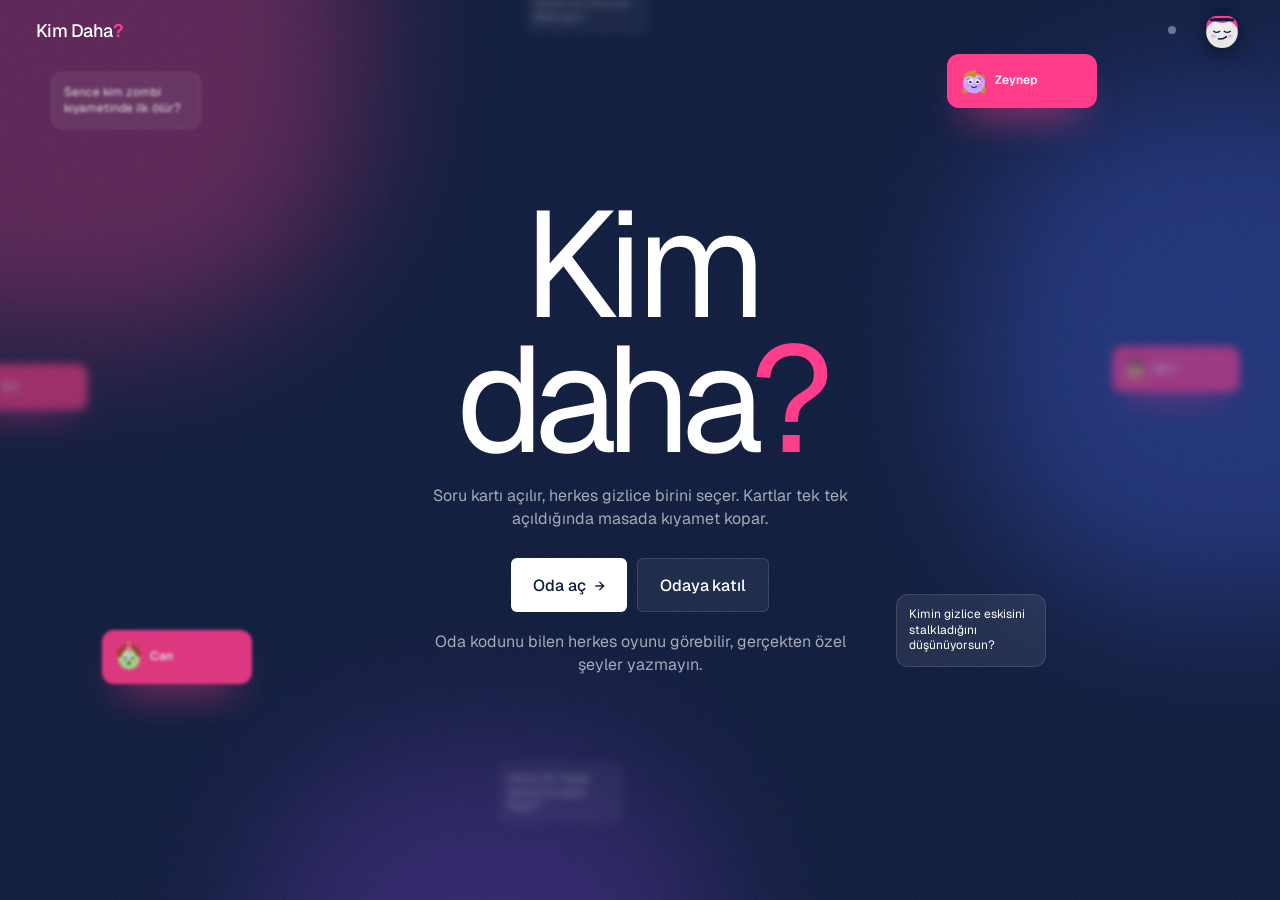
==== index.html @ 445b53f6 "Kim Daha? çok oyunculu parti oyunu - Lobi: karakter seçimi (renk, saç, aksesuar, göz, ağız), aksesua" ====
<!doctype html>
<html lang="tr">
<head>
<meta charset="utf-8">
<meta name="viewport" content="width=device-width,initial-scale=1,viewport-fit=cover">
<title>Kim Daha?</title>
<meta name="description" content="Arkadaşlarınla gizli oylama parti oyunu. Soru kartı açılır, herkes gizlice birini seçer.">
<meta name="theme-color" content="#0F1B3D">
<meta property="og:title" content="Kim Daha?">
<meta property="og:description" content="Soru kartı açılır, herkes gizlice birini seçer. Kartlar açılınca masada kıyamet kopar.">
<link rel="icon" href="data:image/svg+xml,<svg xmlns='http://www.w3.org/2000/svg' viewBox='0 0 100 100'><rect width='100' height='100' rx='22' fill='%230F1B3D'/><text x='50' y='72' font-size='64' text-anchor='middle' fill='%23FF3D8B' font-family='Arial'>?</text></svg>">
<link rel="preconnect" href="https://fonts.googleapis.com">
<link rel="preconnect" href="https://fonts.gstatic.com" crossorigin>
<link href="https://fonts.googleapis.com/css2?family=Geist:wght@300;400;500;600&family=Geist+Mono:wght@400;500&display=swap" rel="stylesheet">
<link rel="stylesheet" href="css/oyun.css">
</head>
<body>
<div class="bg"><i class="b1"></i><i class="b2"></i><i class="b3"></i></div>
<div class="grain"></div>
<div class="floaters" id="floaters"></div>
<div class="wrap">
  <header>
    <div class="logo" id="logo">Kim Daha<b>?</b></div>
    <div class="meta"><span class="netdot" id="net" title="Bağlantı"></span><span class="pill hidden" id="roomPill"></span><span id="anonPill"></span><div id="meMenu"></div></div>
  </header>
  <main id="app"></main>
</div>
<div class="toast" id="toast"></div>
<script>window.SES_YOLU = 'ses/';</script>
<script src="vendor/mqtt.min.js"></script>
<script src="vendor/qrcode.min.js"></script>
<script src="js/ortak.js"></script>
<script src="js/sorular.js"></script>
<script src="js/oyun.js"></script>
</body>
</html>
---- css/oyun.css ----
/* Kim Daha? — oyun stili (navy #0F1B3D · beyaz · hot pink #FF3D8B) */
:root{
  --navy:#0F1B3D; --navy2:#16244d; --white:#FFFFFF; --pink:#FF3D8B; --pink-d:#d92a72;
  --ink-2:rgba(255,255,255,.62); --ink-3:rgba(255,255,255,.38);
  --glass:rgba(255,255,255,.06); --glass-b:rgba(255,255,255,.12);
  --mono:'Geist Mono',ui-monospace,monospace;
}
*{box-sizing:border-box;-webkit-tap-highlight-color:transparent}
html,body{margin:0;min-height:100%}
body{background:var(--navy);color:var(--white);font-family:'Geist',system-ui,-apple-system,sans-serif;overflow-x:hidden;
  padding:env(safe-area-inset-top) 0 env(safe-area-inset-bottom)}
button,input,textarea,select{font:inherit;color:inherit}
button{border:0;background:none;cursor:pointer}
.hidden{display:none!important}

/* arka plan */
.bg{position:fixed;inset:0;overflow:hidden;z-index:0;pointer-events:none}
.bg i{position:absolute;border-radius:40%;filter:blur(70px);animation:drift 18s ease-in-out infinite alternate}
.bg .b1{width:46vmax;height:46vmax;background:#FF3D8B;left:-18vmax;top:-20vmax;opacity:.32}
.bg .b2{width:40vmax;height:40vmax;background:#3a5bd9;right:-16vmax;top:10vh;opacity:.38;animation-duration:22s}
.bg .b3{width:36vmax;height:36vmax;background:#7b3fd1;left:20vw;bottom:-24vmax;opacity:.3;animation-duration:26s}
@keyframes drift{to{transform:translate(6vmax,4vmax) rotate(25deg)}}
.grain{position:fixed;inset:0;z-index:0;pointer-events:none;opacity:.07;background-image:url("data:image/svg+xml,%3Csvg xmlns='http://www.w3.org/2000/svg' width='160' height='160'%3E%3Cfilter id='n'%3E%3CfeTurbulence type='fractalNoise' baseFrequency='.9' numOctaves='3'/%3E%3C/filter%3E%3Crect width='100%25' height='100%25' filter='url(%23n)'/%3E%3C/svg%3E")}
.floaters{position:fixed;inset:0;overflow:hidden;pointer-events:none;z-index:0;transition:opacity .4s}
.floaters.off{opacity:0;visibility:hidden}

.wrap{position:relative;z-index:1;max-width:1240px;margin:0 auto;padding:0 16px 40px}
header{display:flex;align-items:center;justify-content:space-between;height:60px;gap:10px}
.logo{font-weight:500;font-size:18px;letter-spacing:-.03em;white-space:nowrap;cursor:pointer}
.logo b{color:var(--pink);font-weight:600}
.meta{font-family:var(--mono);font-size:12px;color:var(--ink-2);display:flex;gap:12px;align-items:center}
.meta .pill{border:1px solid var(--glass-b);border-radius:4px;padding:4px 8px;white-space:nowrap}
.pill-lock{color:var(--pink)}
.netdot{width:8px;height:8px;border-radius:50%;background:var(--ink-3)}
.netdot.ok{background:#3df0b0;box-shadow:0 0 8px #3df0b0}.netdot.bad{background:var(--pink);box-shadow:0 0 8px var(--pink)}
@media (max-width:480px){.meta .pill{display:none}.meta{gap:8px;font-size:11px}}

.rule{display:flex;align-items:center;gap:10px;font-family:var(--mono);font-size:11px;color:var(--ink-3);margin:6px 0 12px;text-transform:uppercase}
.rule:after{content:"";flex:1;height:1px;background:var(--glass-b)}
h2{font-size:clamp(30px,6vw,48px);font-weight:400;letter-spacing:-.045em;line-height:1.02;margin:4px 0 8px}
h2 em,.verdict em{font-style:normal;color:var(--pink)}
h3{font-size:20px;font-weight:500;letter-spacing:-.03em;margin:0}
.sub{color:var(--ink-2);margin:0 0 20px;font-size:15px;line-height:1.45}
.glass{background:linear-gradient(160deg,rgba(255,255,255,.09),rgba(255,255,255,.03));border:1px solid var(--glass-b);border-radius:14px;backdrop-filter:blur(18px);-webkit-backdrop-filter:blur(18px)}
.count{font-size:13px;color:var(--ink-3)}
.screen{animation:stepIn .5s cubic-bezier(.2,.9,.25,1) both}
@keyframes stepIn{from{opacity:0;transform:translateY(14px)}}

.btn{display:inline-flex;align-items:center;justify-content:center;gap:10px;height:54px;padding:0 22px;border-radius:6px;font-weight:500;font-size:16px;letter-spacing:-.01em;transition:transform .1s,opacity .25s;text-decoration:none}
.btn:active{transform:scale(.97)}
.btn.w{background:var(--white);color:var(--navy)}
.btn.g{background:var(--glass);border:1px solid var(--glass-b);color:#fff}
.btn.full{width:100%}
.btn.sm{height:44px;font-size:14px}
.btn[disabled]{opacity:.3;pointer-events:none}
.btn .arr{font-family:var(--mono)}
.waiting{display:flex;align-items:center;gap:10px;justify-content:center;color:var(--ink-2);min-height:54px;padding:8px 14px;border:1px solid var(--glass-b);border-radius:6px;text-align:center}
.dots i{display:inline-block;width:6px;height:6px;margin:0 2px;border-radius:50%;background:var(--ink-2);animation:bd 1s infinite}
.dots i:nth-child(2){animation-delay:.15s}.dots i:nth-child(3){animation-delay:.3s}
@keyframes bd{50%{transform:translateY(-5px);opacity:.4}}
.banner{background:rgba(255,61,139,.14);border:1px solid rgba(255,61,139,.45);border-radius:10px;padding:10px 14px;margin-bottom:12px;font-size:14px;text-align:center}

/* segment + anahtar */
.seg{display:inline-flex;border:1px solid var(--glass-b);border-radius:6px;padding:3px;gap:2px;flex:none}
.seg button{padding:7px 11px;border-radius:4px;font-size:13px;color:var(--ink-2);white-space:nowrap}
.seg button.on{background:var(--white);color:var(--navy)}
.sw{flex:none;width:50px;height:28px;border-radius:99px;background:rgba(255,255,255,.15);position:relative;transition:.25s}
.sw:after{content:"";position:absolute;top:3px;left:3px;width:22px;height:22px;border-radius:50%;background:#fff;transition:.25s cubic-bezier(.3,1.5,.5,1)}
.sw.on{background:var(--pink)}.sw.on:after{left:25px}
.ro .seg,.ro .sw,.ro .mode,.ro .pack{pointer-events:none}
.ro .mode:not(.on),.ro .pack:not(.on){opacity:.4}
.set{padding:4px 16px}
.set .row{display:flex;justify-content:space-between;align-items:center;gap:14px;padding:13px 0;border-bottom:1px solid var(--glass-b)}
.set .row:last-child{border:0}
.set .row .l{font-size:15px}
.set .row .l small{display:block;color:var(--ink-3);font-size:12.5px;margin-top:2px;line-height:1.35}

/* ---------- AÇILIŞ ---------- */
.fl{position:absolute;width:150px;padding:12px;border-radius:12px;font-size:12px;line-height:1.3;animation:float 9s ease-in-out infinite alternate}
.fl.pk{background:var(--pink);box-shadow:0 20px 40px -18px var(--pink)}
.fl.gl{background:rgba(255,255,255,.08);border:1px solid var(--glass-b);backdrop-filter:blur(10px)}
.fl .ft{display:flex;align-items:center;gap:6px;font-weight:600}
.fl svg{width:30px;height:30px}
.fl.far{filter:blur(5px);opacity:.55;transform:scale(.85)}
.fl.mid{filter:blur(1.5px);opacity:.85}
@keyframes float{to{transform:translateY(-22px) rotate(3deg)}}
.hero{position:relative;z-index:2;min-height:calc(100vh - 120px);display:flex;flex-direction:column;align-items:center;justify-content:center;text-align:center;padding:30px 0}
.hero h1{font-size:clamp(64px,16vw,150px);font-weight:400;letter-spacing:-.07em;line-height:.9;margin:0}
.hero h1 b{color:var(--pink);font-weight:400}
.hero p{max-width:420px;color:var(--ink-2);margin:18px auto 28px;font-size:16px;line-height:1.45}
.hero .acts{display:flex;gap:10px;flex-wrap:wrap;justify-content:center}
.joinbox{margin-top:18px;display:flex;flex-direction:column;align-items:center;gap:12px}
.codeboxes{display:flex;gap:8px}
.codeboxes input{width:56px;height:66px;text-align:center;font-family:var(--mono);font-size:28px;text-transform:uppercase;border-radius:8px;border:1px solid var(--glass-b);background:rgba(255,255,255,.07);outline:none;caret-color:var(--pink)}
.codeboxes input:focus{border-color:var(--pink);box-shadow:0 0 0 3px rgba(255,61,139,.25)}
.resume{margin-top:16px}
.foot{color:var(--ink-3);font-size:12px;margin-top:22px;max-width:360px}

/* ---------- MASA ---------- */
.table{position:relative;width:100%;aspect-ratio:1.25;max-width:640px;margin:0 auto;--d:40px}
.felt{position:absolute;left:14%;right:14%;top:20%;bottom:20%;border-radius:50%;background:radial-gradient(ellipse at 50% 35%,rgba(255,255,255,.12),rgba(255,255,255,.03) 70%);border:1px solid var(--glass-b);box-shadow:inset 0 0 60px rgba(255,61,139,.10),0 40px 80px -30px rgba(0,0,0,.7)}
.felt:after{content:"";position:absolute;inset:10%;border-radius:50%;border:1px dashed rgba(255,255,255,.10)}
.tcenter{position:absolute;left:50%;top:50%;transform:translate(-50%,-50%);text-align:center;pointer-events:none}
.pile{position:absolute;left:50%;top:50%;width:0;height:0}
.pile .mini{position:absolute;width:38px;height:52px;margin:-26px 0 0 -19px;border-radius:6px;animation:land .35s ease-out both}
@keyframes land{from{transform:var(--r) scale(1.25);opacity:.5}to{transform:var(--r)}}
.pile-label{position:absolute;left:50%;top:50%;transform:translate(-50%,46px);font-family:var(--mono);font-size:11px;color:var(--ink-3);white-space:nowrap}
.back{background:var(--navy2);border:1.5px solid var(--pink);background-image:radial-gradient(circle at 50% 50%,rgba(255,61,139,.35) 0 18%,transparent 19%),repeating-linear-gradient(45deg,rgba(255,61,139,.14) 0 4px,transparent 4px 10px)}
.seat{position:absolute;width:88px;margin:-44px 0 0 -44px;text-align:center}
.seat .av{width:62px;height:62px;display:block;margin:0 auto;filter:drop-shadow(0 8px 14px rgba(0,0,0,.35))}
.seat .nm{font-size:13px;color:var(--ink-2);white-space:nowrap;overflow:hidden;text-overflow:ellipsis}
.seat.me .nm{color:#fff;font-weight:500}
.seat.off{opacity:.35}
.seat.empty .av{opacity:.18;filter:none}
.seat.empty .nm{color:var(--ink-3);font-size:12px}
.seat.in{animation:sitdown .7s cubic-bezier(.3,1.6,.5,1) both}
.seat.bump .av{animation:popc .45s cubic-bezier(.3,1.8,.5,1)}
@keyframes sitdown{0%{transform:translateY(-60px) scale(.3);opacity:0}60%{opacity:1}100%{transform:none}}
@keyframes popc{0%{transform:scale(.85)}100%{transform:scale(1)}}
.seat .ok{position:absolute;top:2px;right:14px;width:20px;height:20px;border-radius:50%;background:var(--pink);font-size:11px;line-height:20px;transform:scale(0);transition:transform .35s cubic-bezier(.3,1.8,.5,1)}
.seat.done .ok{transform:scale(1)}
.seat .crown{position:absolute;left:8px;top:0;font-size:14px}
.seat .kick{position:absolute;right:6px;top:-4px;width:22px;height:22px;border-radius:50%;background:rgba(15,27,61,.9);border:1px solid var(--glass-b);font-size:11px;color:var(--ink-2)}
.seat .badge{position:absolute;left:10px;top:-4px;font-size:20px;animation:pin .5s cubic-bezier(.3,1.8,.5,1) both}
.seat.think .av{animation:bob 1.6s ease-in-out infinite}
@keyframes bob{50%{transform:translateY(-3px) rotate(-3deg)}}
.seat.winner .av{animation:hop .6s cubic-bezier(.3,1.6,.5,1) 3}
@keyframes hop{50%{transform:translateY(-14px) scale(1.12)}}
.table.many .seat{width:74px;margin:-36px 0 0 -37px}.table.many .seat .av{width:48px;height:48px}.table.many .seat .nm{font-size:11px}
.pupils{transition:transform .45s cubic-bezier(.3,1.4,.5,1)}
@media (min-width:600px) and (max-width:899px){.table{max-width:600px}.table .seat{width:100px;margin:-50px 0 0 -50px}.table .seat .av{width:74px;height:74px}}
@media (min-width:900px){.table{aspect-ratio:1.05;--d:54px}.seat{width:110px;margin:-55px 0 0 -55px}.seat .av{width:80px;height:80px}.seat .nm{font-size:14px}}

/* işaret eden el (oy birliği) */
.phand{position:absolute;left:50%;top:31px;width:46px;height:31px;margin:-15px 0 0 -23px;z-index:3;pointer-events:none;
  animation:point .55s cubic-bezier(.3,1.6,.5,1) both,jab .45s .55s ease-in-out infinite alternate}
.phand svg{width:100%;height:100%;filter:drop-shadow(0 4px 6px rgba(0,0,0,.4))}
@media (min-width:600px) and (max-width:899px){.phand{top:37px}}
@media (min-width:900px){.phand{top:40px;width:58px;height:39px;margin:-19px 0 0 -29px}}
@keyframes point{from{transform:rotate(var(--a)) translateX(6px) scale(.1)}to{transform:rotate(var(--a)) translateX(var(--d)) scaleY(var(--f))}}
@keyframes jab{from{transform:rotate(var(--a)) translateX(var(--d)) scaleY(var(--f))}to{transform:rotate(var(--a)) translateX(calc(var(--d) + 9px)) scaleY(var(--f))}}

/* ---------- LOBİ ---------- */
.lobby{display:grid;gap:18px;grid-template-areas:"code" "table" "me" "set"}
.lobby .a-code{grid-area:code}.lobby .a-table{grid-area:table}.lobby .a-me{grid-area:me}.lobby .a-set{grid-area:set}
@media (min-width:900px){.lobby{grid-template-columns:minmax(0,1fr) minmax(0,1.05fr);grid-template-areas:"code table" "me table" "me set";gap:22px 44px;align-items:start}}
.codecard{display:flex;align-items:center;gap:16px;padding:16px}
.codecard .code{font-family:var(--mono);font-size:44px;letter-spacing:.14em;line-height:1}
.codecard .code span{color:var(--pink)}
.codecard .qr{margin-left:auto;background:#fff;border-radius:8px;padding:6px;line-height:0}
.codecard .qr img,.codecard .qr canvas{width:84px!important;height:84px!important}
.codecard small{display:block;font-size:12px;color:var(--ink-3);margin-bottom:6px}
.sharerow{display:flex;gap:8px;margin-top:10px}
.sharerow .btn{flex:1;height:44px;font-size:14px}
.mecard{padding:16px}
.mehead{display:flex;gap:14px;align-items:center}
.mini-prev{position:relative;width:96px;height:96px;flex:none}
.mini-prev:before{content:"";position:absolute;inset:6%;border-radius:50%;background:radial-gradient(circle,rgba(255,61,139,.35),transparent 65%);filter:blur(8px)}
.mini-prev svg{position:relative;width:100%;height:100%;filter:drop-shadow(0 14px 18px rgba(0,0,0,.45));animation:breathe 3.2s ease-in-out infinite}
.mini-prev.pop svg{animation:popc .45s cubic-bezier(.3,1.8,.5,1)}
@keyframes breathe{50%{transform:translateY(-4px)}}
.namef{flex:1;min-width:0}
.namef label{display:block;font-size:12px;color:var(--ink-3);margin-bottom:6px}
.namef input{width:100%;height:50px;border-radius:8px;border:1px solid var(--glass-b);background:rgba(255,255,255,.06);padding:0 14px;font-size:18px;letter-spacing:-.02em;outline:none}
.namef input:focus{border-color:var(--pink)}
.dice{margin-top:8px;font-size:13px;color:var(--ink-2);display:inline-flex;align-items:center;gap:6px}
.tabs{display:flex;gap:2px;border-bottom:1px solid var(--glass-b);margin:16px 0 12px;overflow-x:auto;scrollbar-width:none}
.tabs button{padding:10px 12px;font-size:14px;color:var(--ink-3);border-bottom:2px solid transparent;margin-bottom:-1px;white-space:nowrap}
.tabs button.on{color:var(--white);border-color:var(--pink)}
.hcols{display:flex;gap:8px;margin-bottom:10px;flex-wrap:wrap}
.hcols button{width:30px;height:30px;border-radius:50%;box-shadow:inset 0 -4px 0 rgba(0,0,0,.15);outline-offset:2px}
.hcols button.on{outline:2px solid var(--pink)}
.opts{display:grid;grid-template-columns:repeat(4,1fr);gap:8px}
@media (min-width:560px){.opts{grid-template-columns:repeat(5,1fr)}}
.opt{position:relative;aspect-ratio:1;border-radius:10px;background:var(--glass);border:1px solid var(--glass-b);display:flex;flex-direction:column;align-items:center;justify-content:center;padding:6px;transition:border-color .2s,transform .15s}
.opt:active{transform:scale(.94)}
.opt svg{width:74%;height:74%}
.opt small{font-size:10.5px;color:var(--ink-3);white-space:nowrap;overflow:hidden;text-overflow:ellipsis;max-width:100%}
.opt.on{border-color:var(--pink);background:rgba(255,61,139,.12)}
.opt.on:after{content:"";position:absolute;top:6px;right:6px;width:8px;height:8px;border-radius:50%;background:var(--pink)}
.opt.taken{pointer-events:none}
.opt.taken > svg,.opt.taken > .swatch{opacity:.22;filter:grayscale(.6)}
.opt .owner{position:absolute;inset:auto 4px 4px auto;display:flex;align-items:center;gap:3px;font-size:9.5px;color:var(--ink-2);background:rgba(15,27,61,.85);border-radius:99px;padding:1px 6px 1px 1px;max-width:92%;overflow:hidden}
.opt .owner svg{width:16px;height:16px;flex:none}
.swatch{width:62%;aspect-ratio:1;border-radius:50%;box-shadow:inset 0 -6px 0 rgba(0,0,0,.12)}

/* ---------- MOD ---------- */
.modewrap{max-width:780px;margin:0 auto;padding-top:8px}
.modes{display:grid;gap:12px}
@media (min-width:640px){.modes{grid-template-columns:1fr 1fr}}
.mode{text-align:left;border-radius:14px;border:1px solid var(--glass-b);background:var(--glass);padding:20px;transition:.25s;position:relative;overflow:hidden}
.mode .e{font-size:32px}
.mode b{display:block;font-weight:500;font-size:21px;margin:12px 0 6px;letter-spacing:-.03em}
.mode small{color:var(--ink-2);font-size:14px;line-height:1.45;display:block}
.mode.on{border-color:var(--pink);background:rgba(255,61,139,.13);box-shadow:0 20px 50px -30px var(--pink)}
.mode.on:after{content:"✓";position:absolute;top:16px;right:16px;width:26px;height:26px;border-radius:50%;background:var(--pink);font-size:13px;line-height:26px;text-align:center}
.packwrap{padding:14px 0;border-bottom:1px solid var(--glass-b)}
.ph{font-size:15px;margin-bottom:10px}
.ph small{display:block;color:var(--ink-3);font-size:12.5px;margin-top:2px;line-height:1.35}
.packs{display:grid;grid-template-columns:repeat(3,1fr);gap:8px}
.pack{position:relative;text-align:left;border:1px solid var(--glass-b);border-radius:10px;background:var(--glass);padding:10px 10px 9px;transition:.2s}
.pack .e{font-size:20px;line-height:1}
.pack b{display:block;font-size:13.5px;font-weight:500;letter-spacing:-.01em;margin-top:6px}
.pack small{display:block;font-size:11px;color:var(--ink-3);margin-top:1px}
.pack.on{border-color:var(--pink);background:rgba(255,61,139,.13)}
.pack.played:not(.on){opacity:.5}
.pack .pl{position:absolute;top:7px;right:8px;font-size:10px;color:var(--ink-2)}
.packreset{margin-top:10px;font-size:12px;color:var(--ink-3);text-decoration:underline;text-underline-offset:3px}

/* ---------- SORU YAZ ---------- */
.writer{display:grid;gap:20px}
@media (min-width:900px){.writer{grid-template-columns:minmax(0,1fr) minmax(0,1.1fr);gap:28px 44px;align-items:start}}
.qedit{position:relative;padding:22px;border-radius:14px;background:var(--pink);background-image:radial-gradient(120% 80% at 50% 0%,rgba(255,255,255,.25),transparent 60%);box-shadow:0 30px 60px -30px var(--pink);transition:transform .8s cubic-bezier(.5,0,.2,1),opacity .4s}
.qedit .tag{font-size:12px;opacity:.85}
.qedit textarea{display:block;width:100%;min-height:120px;margin-top:10px;border:0;outline:none;background:transparent;resize:none;font-size:clamp(24px,5.4vw,34px);line-height:1.1;letter-spacing:-.04em;color:#fff}
.qedit textarea::placeholder{color:rgba(255,255,255,.6)}
.qedit .cnt{position:absolute;right:16px;bottom:12px;font-family:var(--mono);font-size:11px;opacity:.75}
.ideas{display:flex;flex-wrap:wrap;gap:8px;margin:14px 0}
.ideas button{border:1px solid var(--glass-b);background:var(--glass);border-radius:99px;padding:8px 12px;font-size:13px;color:var(--ink-2)}
.flyer{position:fixed;z-index:50;pointer-events:none;border-radius:12px;transform-style:preserve-3d;transition:transform .85s cubic-bezier(.5,0,.2,1)}
.flyer .f,.flyer .b{position:absolute;inset:0;border-radius:inherit;backface-visibility:hidden;-webkit-backface-visibility:hidden}
.flyer .b{transform:rotateY(180deg)}
.status{display:none;align-items:center;justify-content:center;gap:8px;min-height:54px;padding:8px 12px;border:1px solid var(--glass-b);border-radius:6px;color:var(--ink-2);margin-top:14px;text-align:center}
.status.on{display:flex}

/* ---------- DESTE ---------- */
.deckwrap{max-width:620px;margin:0 auto}
.deck{position:absolute;left:50%;top:50%;width:0;height:0}
.deck .dc{position:absolute;border-radius:8px;transition:transform .45s cubic-bezier(.4,1.4,.5,1)}
.deck .dc.tapme{cursor:pointer;animation:tapglow 1.4s ease-in-out infinite}
.deck .dc.opening{transition:transform .6s cubic-bezier(.5,0,.2,1)!important;z-index:9}
@keyframes tapglow{0%,100%{box-shadow:0 0 0 0 rgba(255,61,139,0),0 18px 30px -12px rgba(0,0,0,.6)}50%{box-shadow:0 0 0 6px rgba(255,61,139,.35),0 18px 30px -12px rgba(0,0,0,.6)}}
.tapcap{position:absolute;left:0;top:0;transform:translateX(-50%);font-size:13px;color:#fff;background:var(--pink);border-radius:99px;padding:5px 12px;white-space:nowrap;pointer-events:none;z-index:6;animation:capin .4s both}
.tapcap.ro{background:rgba(255,255,255,.12);color:var(--ink-2)}
@keyframes capin{from{opacity:0;margin-top:8px}}
.shufflecap{position:absolute;left:0;right:0;bottom:6%;text-align:center;font-size:14px;color:var(--ink-2)}
.ready{max-width:520px;margin:14px auto 0;text-align:center}

/* ---------- OY SAHNESİ ---------- */
.stage{display:grid;gap:18px}
@media (min-width:900px){
  .stage{grid-template-columns:minmax(0,1fr) minmax(0,1.15fr);grid-template-areas:"q table" "hand table";align-items:start;gap:28px 40px;padding-top:6px}
  .qwrap{grid-area:q}.table-wrap{grid-area:table;position:sticky;top:20px}.stage .side{grid-area:hand}
}
.qcard{position:relative;border-radius:14px;padding:22px 22px 20px;background:linear-gradient(160deg,rgba(255,255,255,.10),rgba(255,255,255,.03));border:1px solid var(--glass-b);
  backdrop-filter:blur(18px);-webkit-backdrop-filter:blur(18px);box-shadow:0 30px 60px -30px rgba(0,0,0,.6);transform-origin:50% 100%}
.qcard.flipin{animation:flipIn .9s cubic-bezier(.2,.9,.25,1.15) both}
@keyframes flipIn{0%{transform:perspective(900px) rotateX(-95deg) translateY(30px);opacity:0}60%{opacity:1}100%{transform:none}}
.qclosed{background:var(--navy2);background-image:radial-gradient(circle at 85% 30%,rgba(255,61,139,.25) 0 12%,transparent 13%),repeating-linear-gradient(45deg,rgba(255,61,139,.08) 0 4px,transparent 4px 12px);border-color:rgba(255,61,139,.5)}
.qclosed.tap{cursor:pointer;animation:tapglow 1.4s ease-in-out infinite}
.qclosed.tap:active{transform:scale(.98)}
.cat{display:inline-flex;align-items:center;gap:6px;font-family:var(--mono);font-size:11px;letter-spacing:.06em;text-transform:uppercase;color:var(--white);background:rgba(255,61,139,.16);border:1px solid rgba(255,61,139,.45);border-radius:4px;padding:4px 8px}
.cat.plain{background:rgba(255,255,255,.08);border-color:var(--glass-b)}
.qtext{font-size:clamp(26px,6vw,42px);line-height:1.06;letter-spacing:-.045em;font-weight:400;margin:16px 0 14px}
.qcard.small .qtext{font-size:clamp(20px,4.4vw,28px);margin:10px 0 8px}
.qfoot{font-size:13px;color:var(--ink-3);display:flex;justify-content:space-between;align-items:center;gap:8px}
.taphint{background:var(--pink);color:#fff;border-radius:99px;padding:4px 11px;font-size:12.5px;white-space:nowrap}
.taphint.ro{background:rgba(255,255,255,.1);color:var(--ink-2)}
.timer{margin-top:14px;display:flex;align-items:center;gap:12px}
.timer .t{font-family:var(--mono);font-size:13px;min-width:44px;color:var(--ink-2)}
.timer .line{flex:1;height:2px;background:var(--glass-b);border-radius:2px;overflow:hidden}
.timer .line i{display:block;height:100%;background:var(--white);transform-origin:left}
.timer.low .t{color:var(--pink);animation:beat 1s infinite}.timer.low .line i{background:var(--pink)}
@keyframes beat{0%,100%{transform:scale(1)}15%{transform:scale(1.25)}}
.hand-head{display:flex;justify-content:space-between;align-items:baseline;margin:2px 0 12px;gap:10px}
.hand-head small{color:var(--ink-3);font-size:13px}
.cards{display:grid;grid-template-columns:repeat(3,1fr);gap:10px;perspective:900px}
@media (min-width:560px){.cards{grid-template-columns:repeat(5,1fr)}}
@media (min-width:900px){.cards{grid-template-columns:repeat(3,1fr);gap:14px}}
@media (min-width:1150px){.cards{grid-template-columns:repeat(5,1fr)}}
.card{position:relative;aspect-ratio:3/4;border-radius:12px;background:var(--pink);
  background-image:radial-gradient(120% 80% at 50% 0%,rgba(255,255,255,.28),transparent 60%),linear-gradient(180deg,transparent 55%,rgba(0,0,0,.12));
  box-shadow:0 14px 26px -14px rgba(255,61,139,.9),inset 0 0 0 1px rgba(255,255,255,.22);
  display:flex;flex-direction:column;align-items:center;justify-content:flex-end;padding:10px 6px 12px;
  transition:transform .35s cubic-bezier(.2,1.4,.4,1),box-shadow .3s,opacity .3s;animation:deal .6s cubic-bezier(.2,1.2,.4,1) both}
@keyframes deal{from{transform:translateY(60px) rotate(-12deg) scale(.8);opacity:0}}
.card .thumb{width:62%;aspect-ratio:1;border-radius:50%;background:rgba(255,255,255,.2);display:flex;align-items:center;justify-content:center;margin-bottom:auto;margin-top:8%}
.card .thumb svg{width:92%;height:92%}
.card .nm{font-weight:600;font-size:16px;letter-spacing:-.02em;color:var(--white);max-width:100%;overflow:hidden;text-overflow:ellipsis;white-space:nowrap}
.card .tick{position:absolute;top:8px;right:8px;width:26px;height:26px;border-radius:50%;background:var(--white);color:var(--pink);display:flex;align-items:center;justify-content:center;transform:scale(0) rotate(-90deg);transition:transform .35s cubic-bezier(.3,1.8,.5,1)}
.card .tick svg{width:15px;height:15px}
.card.sel{transform:translateY(-10px) rotate(-2deg);box-shadow:0 24px 34px -14px rgba(255,61,139,1),inset 0 0 0 2px var(--white)}
.card.sel .tick{transform:scale(1)}
.cards.has-sel .card:not(.sel){opacity:.55;transform:scale(.96)}
.cards.locked{pointer-events:none}
.confirm{margin-top:16px;width:100%;height:54px;border-radius:6px;background:var(--white);color:var(--navy);font-weight:500;font-size:16px;display:flex;align-items:center;justify-content:center;gap:10px;transition:opacity .25s,transform .1s}
.confirm:active{transform:scale(.98)}
.confirm[disabled]{opacity:.25;pointer-events:none}
.prepbox{border:1px solid var(--glass-b);border-radius:12px;background:var(--glass);padding:2px 16px}
.prow{display:flex;justify-content:space-between;align-items:center;gap:14px;padding:13px 0;font-size:15px}
.prow+.prow{border-top:1px solid var(--glass-b)}
.prow small{display:block;color:var(--ink-3);font-size:12.5px;margin-top:3px;line-height:1.35;max-width:300px}

/* sonuç */
.vcard{position:absolute;left:0;top:0;transform-style:preserve-3d;transition:transform .75s cubic-bezier(.3,1.25,.5,1);will-change:transform}
.vcard .face{position:absolute;inset:0;border-radius:7px;backface-visibility:hidden;-webkit-backface-visibility:hidden}
.vcard .front,.flyer2{background:var(--pink);background-image:radial-gradient(120% 80% at 50% 0%,rgba(255,255,255,.3),transparent 60%);box-shadow:inset 0 0 0 1px rgba(255,255,255,.3);
  display:flex;flex-direction:column;align-items:center;justify-content:space-between;padding:12% 4% 10%}
.vcard .front{transform:rotateY(180deg)}
.vcard .front svg,.flyer2 svg{width:70%;height:auto}
.vcard .front b,.flyer2 b{font-size:calc(var(--w) * .2);font-weight:600;color:#fff;white-space:nowrap}
.vcard.shake .back{animation:wob .18s infinite}
@keyframes wob{0%,100%{transform:rotate(-4deg)}50%{transform:rotate(4deg) scale(1.05)}}
.vcard.up{z-index:5}
.flyer2{position:fixed;z-index:60;pointer-events:none;border-radius:7px;transition:transform .6s cubic-bezier(.5,0,.25,1),opacity .6s}
.tally{display:flex;flex-direction:column;gap:8px}
.trow{position:relative;display:grid;grid-template-columns:40px 1fr auto;align-items:center;gap:12px;padding:10px 14px 10px 10px;border-radius:10px;border:1px solid var(--glass-b);background:var(--glass);transition:background .5s,border-color .5s,transform .5s cubic-bezier(.3,1.5,.5,1)}
.trow .tav svg{width:40px;height:40px;display:block}
.trow .mid{min-width:0}
.trow .tnm{font-size:15px;font-weight:500;letter-spacing:-.02em}
.trow .stack{display:flex;height:22px;margin-top:4px}
.trow .stack i{width:15px;height:21px;border-radius:3px;background:var(--pink);box-shadow:0 0 0 1.5px var(--navy);margin-right:-4px;animation:pin .4s cubic-bezier(.3,1.8,.5,1) both}
@keyframes pin{from{transform:translateY(-14px) scale(1.6);opacity:0}}
.trow .tc{font-family:var(--mono);font-size:26px;font-weight:500;min-width:30px;text-align:right;color:var(--ink-3)}
.trow .tc.has{color:var(--white)}
.trow .tc.bump{animation:bump .45s cubic-bezier(.3,1.8,.5,1)}
@keyframes bump{40%{transform:scale(1.7);color:var(--pink)}}
.trow.zero{opacity:.45}
.trow.win{background:rgba(255,61,139,.14);border-color:var(--pink);transform:scale(1.03)}
.trow.win .tc{color:var(--pink)}
.trow .voters{grid-column:2/4;display:flex;flex-wrap:wrap;gap:6px;align-items:center}
.trow .voters:empty{display:none}
.trow .voters span{display:inline-flex;align-items:center;gap:4px;background:rgba(255,255,255,.07);border-radius:99px;padding:2px 8px 2px 2px;color:var(--ink-2);font-size:12px;animation:drop .5s cubic-bezier(.3,1.6,.5,1) both}
.trow .voters svg{width:22px;height:22px}
@keyframes drop{from{transform:translateY(-22px);opacity:0}}
.passline{font-size:13px;color:var(--ink-3);margin-top:10px}
.verdict{font-size:clamp(26px,5.6vw,38px);letter-spacing:-.045em;line-height:1.05;margin:2px 0 14px;min-height:1.1em}
.verdict .lbl{display:block;font-size:13px;letter-spacing:0;color:var(--ink-3);margin-top:8px}
.react{position:fixed;inset:0;z-index:70;display:flex;flex-direction:column;align-items:center;justify-content:center;pointer-events:none;background:radial-gradient(circle at 50% 45%,rgba(15,27,61,.2),rgba(15,27,61,.85));animation:fade 3.2s ease forwards}
.react.uni{animation-duration:4.2s}
@keyframes fade{0%{opacity:0}8%{opacity:1}80%{opacity:1}100%{opacity:0}}
.react .big{font-size:min(42vw,220px);line-height:1;animation:honk 1.1s cubic-bezier(.3,1.7,.5,1) both}
.react.uni .big{font-size:min(50vw,260px)}
@keyframes honk{0%{transform:scale(0) rotate(-40deg)}55%{transform:scale(1.1) rotate(8deg)}75%{transform:scale(.95) rotate(-4deg)}100%{transform:none}}
.react .cap{margin-top:10px;font-size:clamp(22px,5vw,34px);letter-spacing:-.04em;text-align:center;padding:0 20px;animation:in2 .6s .35s both}
.react .cap small{display:block;font-family:var(--mono);font-size:12px;letter-spacing:.08em;color:var(--pink);text-transform:uppercase;margin-bottom:6px}
@keyframes in2{from{transform:translateY(16px);opacity:0}}
.rain{position:fixed;top:-60px;z-index:65;pointer-events:none;font-size:30px;animation:fall linear forwards}
@keyframes fall{to{transform:translateY(115vh) rotate(540deg)}}

/* son */
.awards .aw{display:flex;gap:12px;align-items:flex-start;padding:14px 0;border-bottom:1px solid var(--glass-b)}
.awards .aw:last-child{border:0}
.awards .aw svg{width:44px;height:44px;flex:none}
.awards .n{font-weight:500;font-size:17px}
.awards ul{margin:4px 0 0;padding-left:18px;color:var(--ink-2);font-size:14px;line-height:1.45}
.crownb{display:inline-block;background:var(--pink);color:#fff;border-radius:99px;padding:1px 8px;font-size:11px;font-weight:600;margin-left:6px;vertical-align:2px}
.endhero{text-align:center;padding:8px 0 4px}
.endhero svg{width:120px;height:120px;filter:drop-shadow(0 18px 30px rgba(255,61,139,.45))}

.toast{position:fixed;left:50%;bottom:calc(20px + env(safe-area-inset-bottom));transform:translate(-50%,20px);background:var(--white);color:var(--navy);padding:11px 16px;border-radius:8px;font-size:14px;font-weight:500;opacity:0;transition:.3s;z-index:90;pointer-events:none;max-width:calc(100% - 32px);text-align:center}
.toast.on{opacity:1;transform:translate(-50%,0)}

/* hızlı mod */
.fast .card{animation-duration:.18s!important;animation-delay:0s!important}
.fast .qcard.flipin{animation-duration:.25s!important}
.fast .screen{animation-duration:.15s}
.fast .seat.in{animation-duration:.2s}

/* ---------- yatay telefon: iki sütun, masa ekran yüksekliğine sığar ---------- */
@media (orientation:landscape) and (max-height:520px){
  .wrap{padding:0 max(16px,env(safe-area-inset-right)) 16px max(16px,env(safe-area-inset-left))}
  header{height:46px}
  .hero{min-height:calc(100vh - 60px);padding:6px 0}.hero h1{font-size:min(17vh,96px)}.hero p{margin:10px auto 14px;font-size:14px}
  .btn{height:46px}
  .stage,.lobby,.writer{grid-template-columns:minmax(0,1fr) minmax(0,.95fr);gap:8px 20px;align-items:start}
  .stage{grid-template-areas:"q table" "hand table"}
  .qwrap{grid-area:q}.table-wrap{grid-area:table;position:sticky;top:4px}.stage .side{grid-area:hand}
  .lobby{grid-template-areas:"code table" "me table" "set table"}
  .lobby .a-table,.writer > div:last-child{position:sticky;top:4px}
  .table{aspect-ratio:auto;height:calc(100vh - 60px);max-height:none;max-width:none;--d:28px}
  .deckwrap .table{height:calc(100vh - 170px)}
  .table .seat,.table.many .seat{width:72px;margin:-30px 0 0 -36px}.table .seat .av,.table.many .seat .av{width:44px;height:44px}.seat .nm{font-size:11px}
  .phand{top:22px;width:34px;height:23px;margin:-11px 0 0 -17px}
  .rule{margin-bottom:6px}
  .qcard{padding:12px 14px}.qtext{font-size:22px;margin:8px 0 6px}.cat{font-size:10px;padding:3px 6px}.qfoot{font-size:12px}
  .timer{margin-top:8px}
  .hand-head{margin:0 0 6px}.hand-head h3{font-size:16px}
  .cards{grid-template-columns:repeat(5,1fr);gap:6px}
  .card{aspect-ratio:3/3.5;padding:6px 4px 7px}.card .nm{font-size:12px}.card .thumb{width:58%;margin-top:4%}.card .tick{width:20px;height:20px;top:5px;right:5px}
  .confirm,.status{min-height:42px;height:auto;margin-top:8px;font-size:14px}
  .prepbox{padding:0 12px}.prow{padding:8px 0;font-size:14px}.prow small{font-size:11.5px}
  .verdict{font-size:22px;margin-bottom:8px}
  .tally{gap:5px}.trow{padding:5px 10px 5px 8px;gap:8px}.trow .tav svg{width:30px;height:30px}.trow .tc{font-size:20px}
  .codecard{padding:10px 12px}.codecard .code{font-size:30px}.codecard .qr img,.codecard .qr canvas{width:60px!important;height:60px!important}
  .sharerow .btn{height:38px}
  h2{font-size:28px}.sub{margin-bottom:12px;font-size:14px}
  .qedit{padding:14px}.qedit textarea{min-height:70px;font-size:22px}
  .modes{grid-template-columns:1fr 1fr}.mode{padding:14px}.mode b{font-size:17px;margin:8px 0 4px}.mode small{font-size:12.5px}
  .packs{grid-template-columns:repeat(5,1fr)}
}

/* dikey telefon: oy sahnesinde masa biraz basık, kartlar ekrana daha yakın */
@media (max-width:599px) and (orientation:portrait){
  .stage .table{aspect-ratio:1.5}
  .stage .table .seat{width:76px;margin:-34px 0 0 -38px}.stage .table .seat .av{width:50px;height:50px}
  .stage .phand{top:25px;width:38px;height:26px;margin:-13px 0 0 -19px}
  .stage{gap:12px}
}
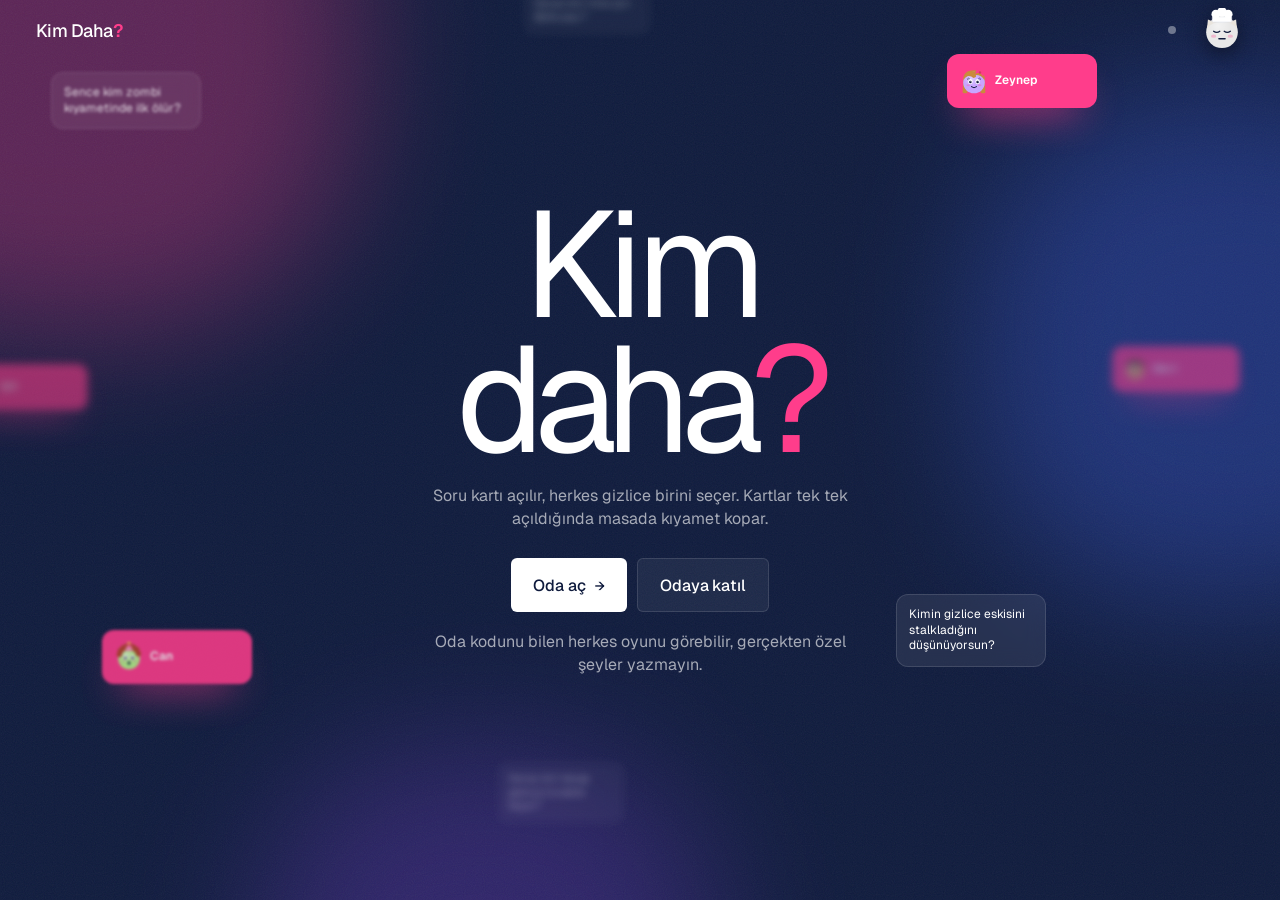
==== commit 7e5e6d76: "Geri ve çık düğmeleri, yazma ekranında oyunu bitir - Odadayken üstte her ekranda '← Çık' / '← Odayı " ====
--- a/index.html
+++ b/index.html
@@ -20,7 +20,7 @@
 <div class="floaters" id="floaters"></div>
 <div class="wrap">
   <header>
-    <div class="logo" id="logo">Kim Daha<b>?</b></div>
+    <div class="hleft"><button class="backbtn hidden" id="backBtn" aria-label="Odadan çık">←</button><div class="logo" id="logo">Kim Daha<b>?</b></div></div>
     <div class="meta"><span class="netdot" id="net" title="Bağlantı"></span><span class="pill hidden" id="roomPill"></span><span id="anonPill"></span><div id="meMenu"></div></div>
   </header>
   <main id="app"></main>
--- a/css/oyun.css
+++ b/css/oyun.css
@@ -397,3 +397,15 @@
   .stage .phand{top:25px;width:38px;height:26px;margin:-13px 0 0 -19px}
   .stage{gap:12px}
 }
+@media (max-width:599px) and (orientation:portrait){.stage .pile-label{transform:translate(-50%,30px)}}
+
+/* geri / çık düğmeleri */
+.hleft{display:flex;align-items:center;gap:10px;min-width:0}
+.backbtn{display:inline-flex;align-items:center;justify-content:center;height:34px;padding:0 12px 0 10px;border-radius:99px;border:1px solid var(--glass-b);background:var(--glass);font-size:14px;color:var(--ink-2);white-space:nowrap;transition:background .2s,color .2s}
+.backbtn:hover{background:rgba(255,255,255,.1);color:#fff}
+.backlink{display:inline-flex;align-items:center;gap:6px;font-size:14px;color:var(--ink-2);padding:6px 0;margin-bottom:6px}
+.backlink:hover{color:#fff}
+@media (max-width:480px){.backbtn{height:32px;padding:0 10px 0 8px;font-size:13px}}
+#anonPill{white-space:nowrap}
+.backbtn .long{display:inline}.backbtn .short{display:none}
+@media (max-width:480px){.pill-lock{display:none}.backbtn .long{display:none}.backbtn .short{display:inline}}
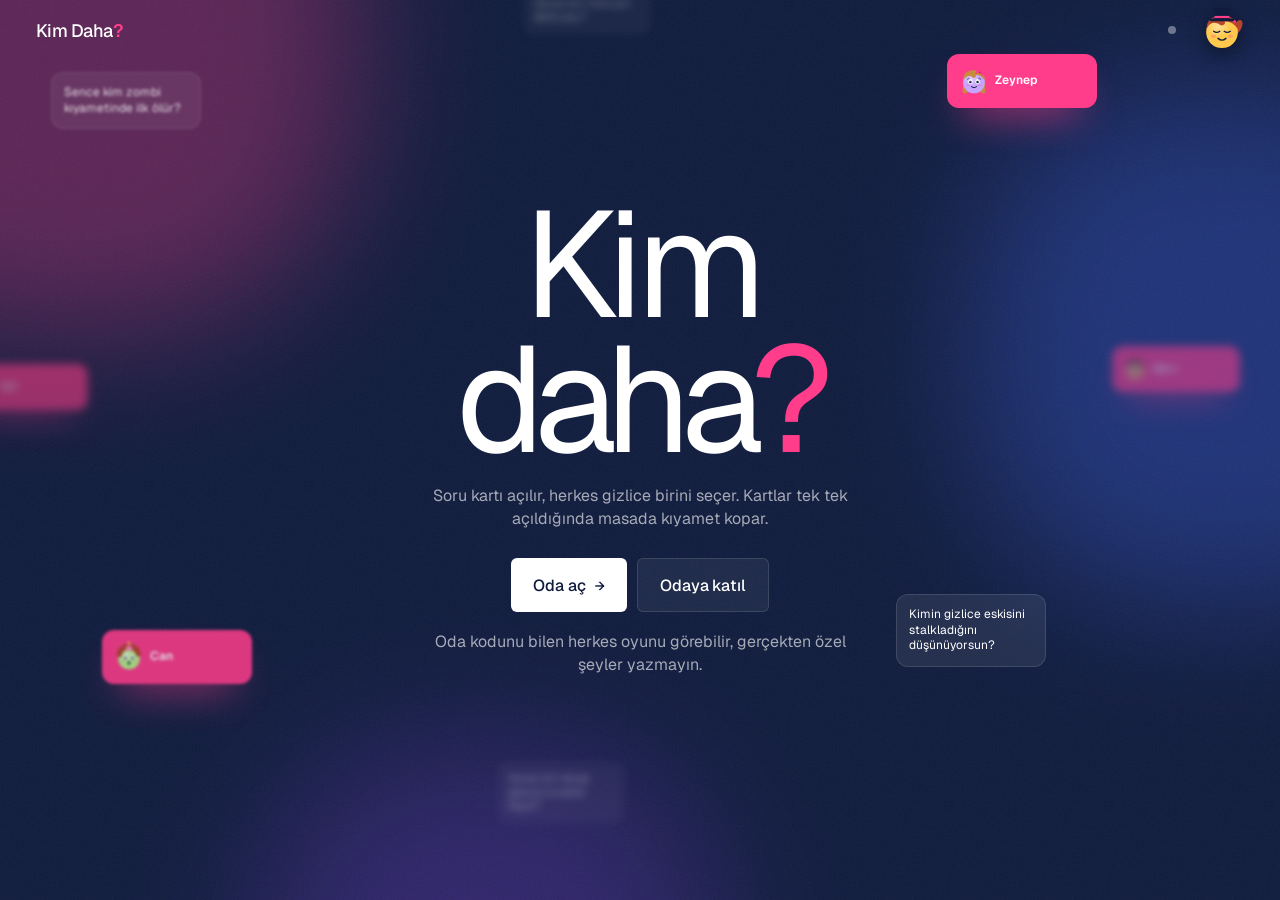
==== commit 97001b42: "Önbellek sorunu: dosyalara sürüm numarası ve otomatik yenilenme GitHub Pages dosyaları 10 dk önbelle" ====
--- a/index.html
+++ b/index.html
@@ -12,7 +12,18 @@
 <link rel="preconnect" href="https://fonts.googleapis.com">
 <link rel="preconnect" href="https://fonts.gstatic.com" crossorigin>
 <link href="https://fonts.googleapis.com/css2?family=Geist:wght@300;400;500;600&family=Geist+Mono:wght@400;500&display=swap" rel="stylesheet">
-<link rel="stylesheet" href="css/oyun.css">
+<script>
+/* Sürüm kontrolü: GitHub Pages dosyaları 10 dk önbellekte tutar. Yeni sürüm yayındaysa
+   sayfa kendini yeni sürümün adresiyle (önbelleği aşarak) yeniden açar. */
+window.SURUM = '20261110230139';
+fetch('surum.json?t=' + Date.now(), { cache: 'no-store' }).then(r => r.json()).then(d => {
+  if (!d || !d.v || d.v === window.SURUM) return;
+  const u = new URL(location.href);
+  if (u.searchParams.get('v') === d.v) return;            // zaten denendi, döngüye girme
+  u.searchParams.set('v', d.v); location.replace(u.toString());
+}).catch(() => {});
+</script>
+<link rel="stylesheet" href="css/oyun.css?v=20261110230139">
 </head>
 <body>
 <div class="bg"><i class="b1"></i><i class="b2"></i><i class="b3"></i></div>
@@ -27,10 +38,10 @@
 </div>
 <div class="toast" id="toast"></div>
 <script>window.SES_YOLU = 'ses/';</script>
-<script src="vendor/mqtt.min.js"></script>
-<script src="vendor/qrcode.min.js"></script>
-<script src="js/ortak.js"></script>
-<script src="js/sorular.js"></script>
-<script src="js/oyun.js"></script>
+<script src="vendor/mqtt.min.js?v=20261110230139"></script>
+<script src="vendor/qrcode.min.js?v=20261110230139"></script>
+<script src="js/ortak.js?v=20261110230139"></script>
+<script src="js/sorular.js?v=20261110230139"></script>
+<script src="js/oyun.js?v=20261110230139"></script>
 </body>
 </html>
--- a/css/oyun.css
+++ b/css/oyun.css
@@ -409,3 +409,38 @@
 #anonPill{white-space:nowrap}
 .backbtn .long{display:inline}.backbtn .short{display:none}
 @media (max-width:480px){.pill-lock{display:none}.backbtn .long{display:none}.backbtn .short{display:inline}}
+
+/* pas + 2x */
+.vopts{display:flex;gap:8px;margin-top:12px}
+.passbtn{flex:none;height:46px;padding:0 16px;border-radius:6px;border:1px solid var(--glass-b);background:var(--glass);color:var(--ink-2);font-size:14px}
+.passbtn:active{transform:scale(.97)}
+.x2btn{flex:1;display:flex;align-items:center;gap:10px;height:46px;padding:0 12px;border-radius:6px;border:1px dashed rgba(255,61,139,.6);background:rgba(255,61,139,.08);text-align:left;transition:.2s}
+.x2btn b{font-family:var(--mono);font-size:17px;color:var(--pink);font-weight:600}
+.x2btn span{flex:1;font-size:14px;color:var(--ink-2)}
+.x2btn small{font-size:12px;color:var(--ink-3);white-space:nowrap}
+.x2btn.on{border-style:solid;background:var(--pink)}.x2btn.on b,.x2btn.on span,.x2btn.on small{color:#fff}
+.card.mine{background:linear-gradient(160deg,#ff5d9f,#d92a72)}
+.card.x2.sel:before{content:"2x";position:absolute;top:8px;left:8px;font-family:var(--mono);font-size:12px;font-weight:600;background:#fff;color:var(--pink);border-radius:5px;padding:2px 6px;z-index:2}
+.x2tag{position:absolute;top:4px;left:4px;font-family:var(--mono);font-size:calc(var(--w) * .16);font-weight:600;background:#fff;color:var(--pink);border-radius:3px;padding:0 3px;line-height:1.3}
+.trow .stack i.x2{background:#fff;box-shadow:0 0 0 1.5px var(--pink)}
+.x2mini{font-family:var(--mono);font-size:10px;color:var(--pink)}
+@media (orientation:landscape) and (max-height:520px){.vopts{margin-top:6px}.passbtn,.x2btn{height:38px;font-size:13px}}
+
+/* bitiş: kategori kimliği */
+.ident{display:flex;align-items:center;gap:10px;margin:8px 0 2px;padding:8px 10px;border-radius:10px;background:rgba(255,61,139,.12);border:1px solid rgba(255,61,139,.35)}
+.ident .ie{font-size:24px;line-height:1}
+.ident b{display:block;font-weight:500;font-size:14.5px;letter-spacing:-.01em}
+.ident small{display:block;font-size:12px;color:var(--ink-2)}
+.leaders{padding:4px 14px}
+.ld{display:flex;align-items:center;gap:10px;padding:10px 0;border-bottom:1px solid var(--glass-b)}
+.ld:last-child{border:0}
+.ld .ie{font-size:22px;width:28px;text-align:center}
+.ld .lt{flex:1;min-width:0}.ld .lt b{display:block;font-weight:500;font-size:14.5px}.ld .lt small{display:block;font-size:12px;color:var(--ink-3)}
+.ld svg{width:34px;height:34px;flex:none}
+.ld .lw{text-align:right;min-width:72px}.ld .lw b{display:block;font-weight:500;font-size:14px}.ld .lw small{display:block;font-size:12px;color:var(--pink)}
+@media (max-width:559px){
+  .cards{grid-template-columns:repeat(4,1fr);gap:7px}
+  .card{aspect-ratio:3/3.9;padding:7px 4px 9px;border-radius:10px}
+  .card .nm{font-size:13px}.card .tick{width:22px;height:22px;top:5px;right:5px}
+}
+.ld .lav{display:flex;flex:none}.ld .lav svg{margin-left:-10px}.ld .lav svg:first-child{margin-left:0}
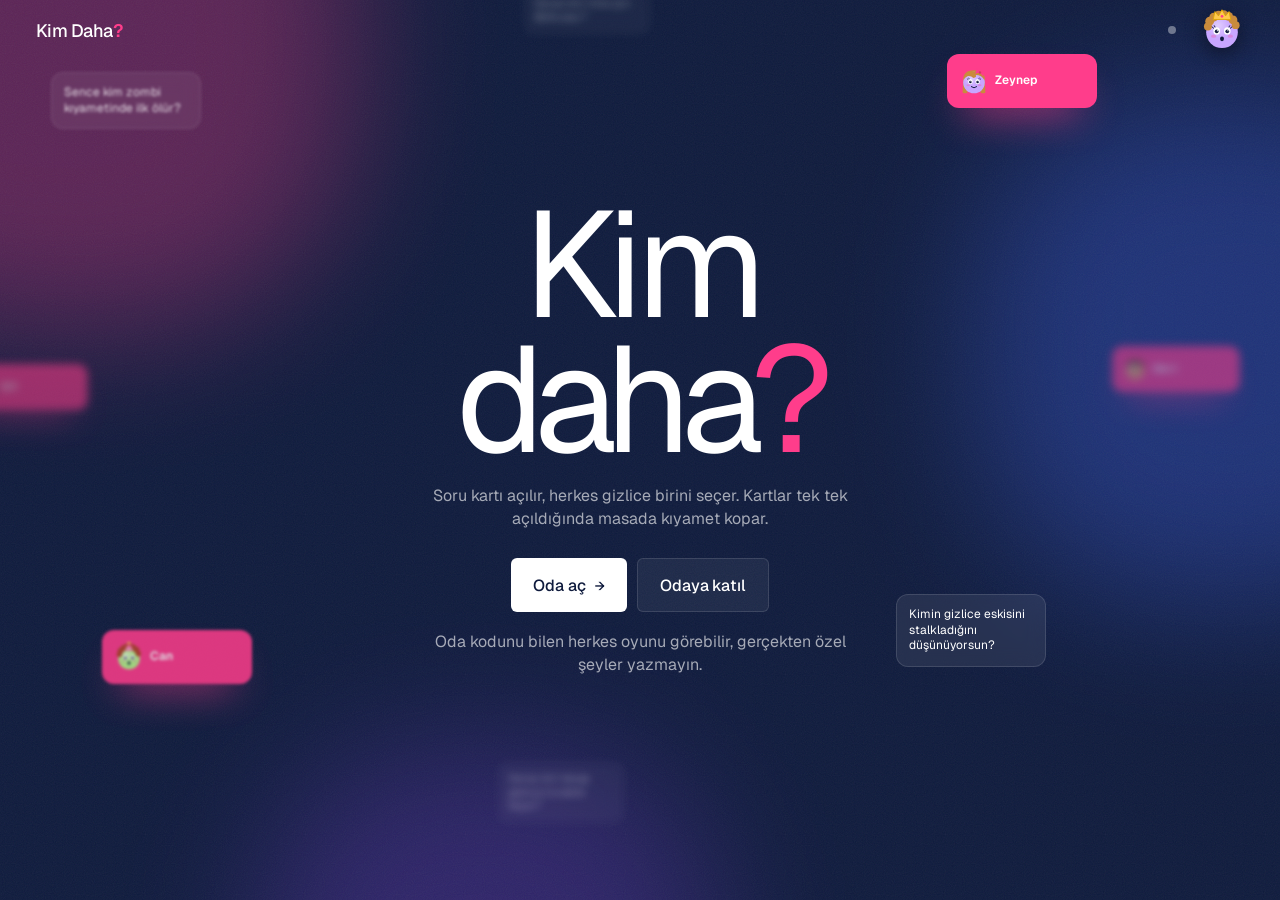
==== commit 0c5b14ea: "Bitiş ekranına gecenin özeti Gecenin hedefi, pas ustası, kendine aşık, 2x canavarı, ışık hızı / düşü" ====
--- a/index.html
+++ b/index.html
@@ -15,7 +15,7 @@
 <script>
 /* Sürüm kontrolü: GitHub Pages dosyaları 10 dk önbellekte tutar. Yeni sürüm yayındaysa
    sayfa kendini yeni sürümün adresiyle (önbelleği aşarak) yeniden açar. */
-window.SURUM = '20261110230139';
+window.SURUM = '20261110233603';
 fetch('surum.json?t=' + Date.now(), { cache: 'no-store' }).then(r => r.json()).then(d => {
   if (!d || !d.v || d.v === window.SURUM) return;
   const u = new URL(location.href);
@@ -23,7 +23,7 @@
   u.searchParams.set('v', d.v); location.replace(u.toString());
 }).catch(() => {});
 </script>
-<link rel="stylesheet" href="css/oyun.css?v=20261110230139">
+<link rel="stylesheet" href="css/oyun.css?v=20261110233603">
 </head>
 <body>
 <div class="bg"><i class="b1"></i><i class="b2"></i><i class="b3"></i></div>
@@ -38,10 +38,10 @@
 </div>
 <div class="toast" id="toast"></div>
 <script>window.SES_YOLU = 'ses/';</script>
-<script src="vendor/mqtt.min.js?v=20261110230139"></script>
-<script src="vendor/qrcode.min.js?v=20261110230139"></script>
-<script src="js/ortak.js?v=20261110230139"></script>
-<script src="js/sorular.js?v=20261110230139"></script>
-<script src="js/oyun.js?v=20261110230139"></script>
+<script src="vendor/mqtt.min.js?v=20261110233603"></script>
+<script src="vendor/qrcode.min.js?v=20261110233603"></script>
+<script src="js/ortak.js?v=20261110233603"></script>
+<script src="js/sorular.js?v=20261110233603"></script>
+<script src="js/oyun.js?v=20261110233603"></script>
 </body>
 </html>
--- a/css/oyun.css
+++ b/css/oyun.css
@@ -444,3 +444,16 @@
   .card .nm{font-size:13px}.card .tick{width:22px;height:22px;top:5px;right:5px}
 }
 .ld .lav{display:flex;flex:none}.ld .lav svg{margin-left:-10px}.ld .lav svg:first-child{margin-left:0}
+
+/* gecenin özeti */
+.night{display:grid;grid-template-columns:repeat(2,minmax(0,1fr));gap:10px;margin-bottom:22px}
+@media (min-width:700px){.night{grid-template-columns:repeat(3,minmax(0,1fr))}}
+.nstat{border:1px solid var(--glass-b);border-radius:12px;background:linear-gradient(160deg,rgba(255,255,255,.08),rgba(255,255,255,.02));padding:12px;min-width:0;animation:stepIn .5s both}
+.nstat:nth-child(2){animation-delay:.08s}.nstat:nth-child(3){animation-delay:.16s}.nstat:nth-child(4){animation-delay:.24s}.nstat:nth-child(5){animation-delay:.32s}.nstat:nth-child(n+6){animation-delay:.4s}
+.nstat .ne{font-size:24px;line-height:1}
+.nstat .nt{font-family:var(--mono);font-size:10.5px;letter-spacing:.06em;text-transform:uppercase;color:var(--pink);margin:8px 0 6px}
+.nstat .nwho{display:flex;align-items:center;gap:6px;min-width:0}
+.nstat .nav{display:flex;flex:none}.nstat .nav svg{width:26px;height:26px;margin-left:-8px}.nstat .nav svg:first-child{margin-left:0}
+.nstat .nwho b{font-weight:500;font-size:15px;letter-spacing:-.02em;overflow:hidden;text-overflow:ellipsis;white-space:nowrap}
+.nstat small{display:block;font-size:12px;color:var(--ink-2);margin-top:4px;line-height:1.35}
+.nfoot{font-size:12px;color:var(--ink-3);margin:-12px 0 18px}
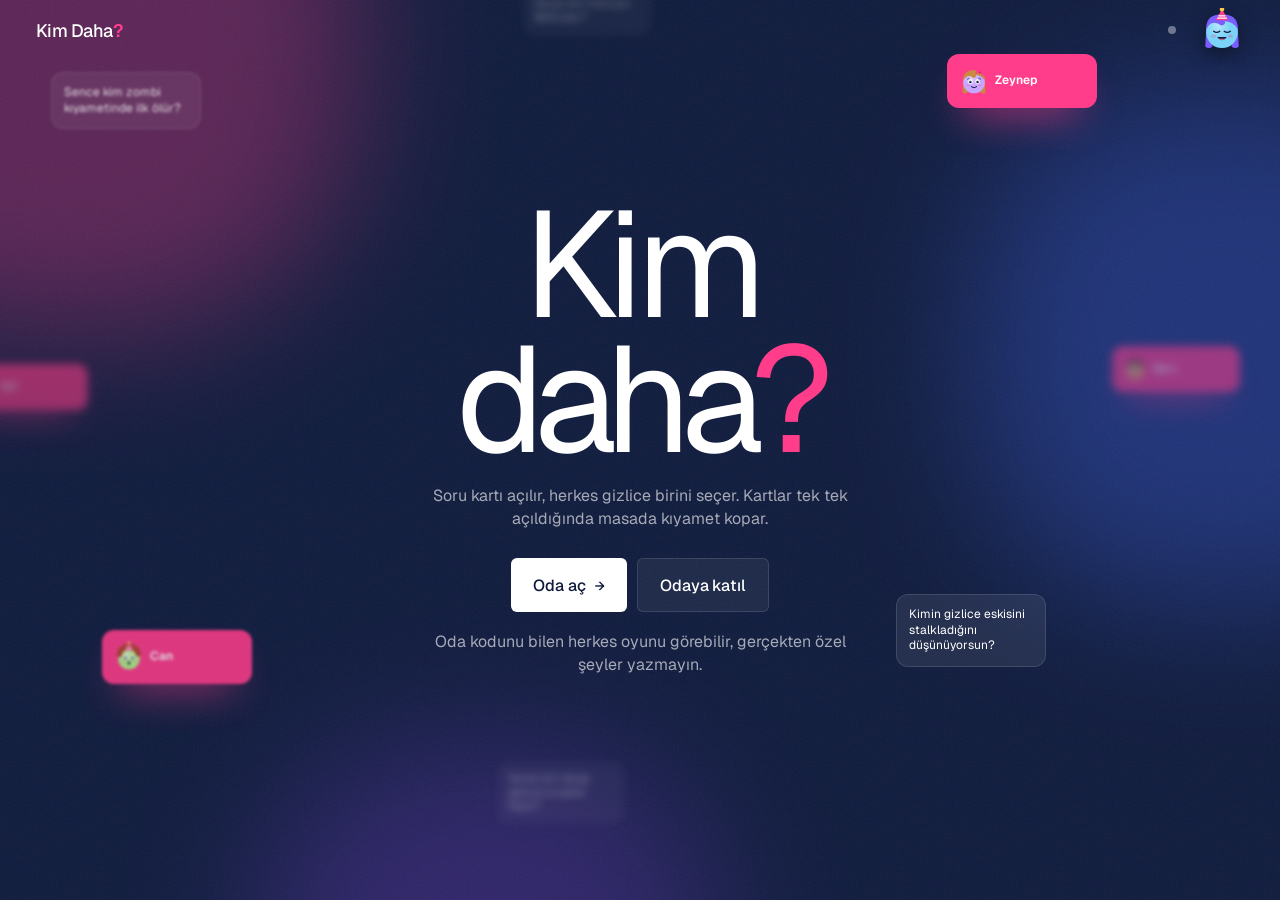
==== commit 48e1a47a: "Gecenin özeti anonim turları da saysın Oyun sonunda toplu göründüğü için hangi turda kimin kime verd" ====
--- a/index.html
+++ b/index.html
@@ -15,7 +15,7 @@
 <script>
 /* Sürüm kontrolü: GitHub Pages dosyaları 10 dk önbellekte tutar. Yeni sürüm yayındaysa
    sayfa kendini yeni sürümün adresiyle (önbelleği aşarak) yeniden açar. */
-window.SURUM = '20261110233603';
+window.SURUM = '20261110233939';
 fetch('surum.json?t=' + Date.now(), { cache: 'no-store' }).then(r => r.json()).then(d => {
   if (!d || !d.v || d.v === window.SURUM) return;
   const u = new URL(location.href);
@@ -23,7 +23,7 @@
   u.searchParams.set('v', d.v); location.replace(u.toString());
 }).catch(() => {});
 </script>
-<link rel="stylesheet" href="css/oyun.css?v=20261110233603">
+<link rel="stylesheet" href="css/oyun.css?v=20261110233939">
 </head>
 <body>
 <div class="bg"><i class="b1"></i><i class="b2"></i><i class="b3"></i></div>
@@ -38,10 +38,10 @@
 </div>
 <div class="toast" id="toast"></div>
 <script>window.SES_YOLU = 'ses/';</script>
-<script src="vendor/mqtt.min.js?v=20261110233603"></script>
-<script src="vendor/qrcode.min.js?v=20261110233603"></script>
-<script src="js/ortak.js?v=20261110233603"></script>
-<script src="js/sorular.js?v=20261110233603"></script>
-<script src="js/oyun.js?v=20261110233603"></script>
+<script src="vendor/mqtt.min.js?v=20261110233939"></script>
+<script src="vendor/qrcode.min.js?v=20261110233939"></script>
+<script src="js/ortak.js?v=20261110233939"></script>
+<script src="js/sorular.js?v=20261110233939"></script>
+<script src="js/oyun.js?v=20261110233939"></script>
 </body>
 </html>
